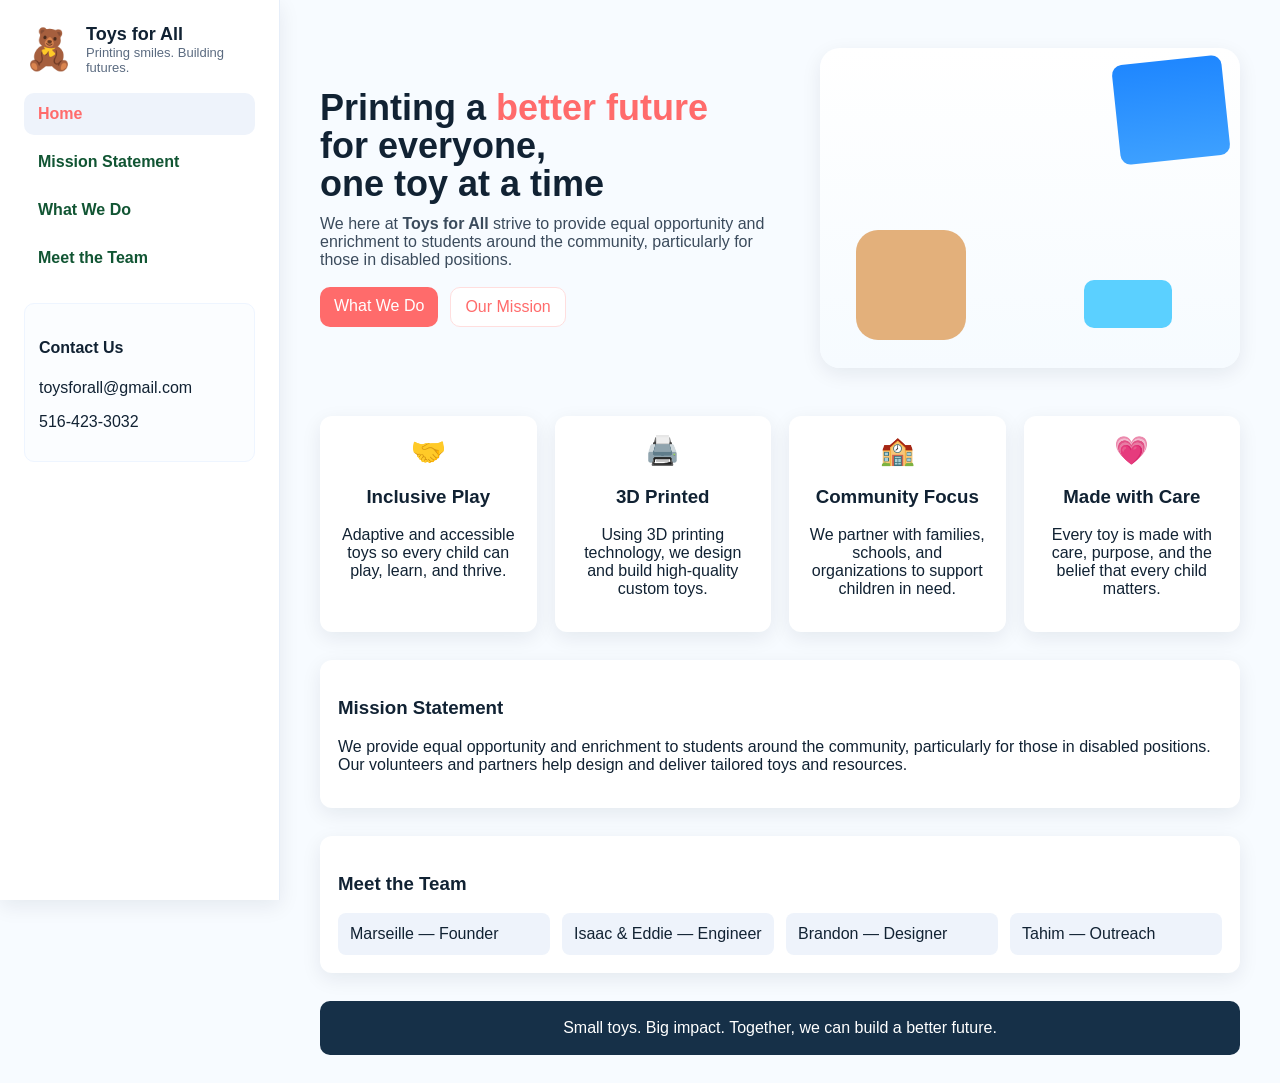
==== Don't Mind Me/index.html @ bd68c89e "Add initial HTML, CSS, and JavaScript files for the Toys for All website" ====
<!doctype html>
<html lang="en">
  <head>
    <meta charset="utf-8" />
    <meta name="viewport" content="width=device-width,initial-scale=1" />
    <title>Toys for All — Prototype</title>
    <link rel="stylesheet" href="style.css" />
  </head>
  <body>
    <div class="app">
      <aside class="sidebar" id="sidebar">
        <div class="brand">
          <div class="logo">🧸</div>
          <div class="brand-text">
            <h1>Toys for All</h1>
            <p>Printing smiles. Building futures.</p>
          </div>
        </div>

        <nav class="nav">
          <a href="index.html" class="nav-link">Home</a>
          <a href="mission.html" class="nav-link">Mission Statement</a>
          <a href="what.html" class="nav-link">What We Do</a>
          <a href="team.html" class="nav-link">Meet the Team</a>
        </nav>

        <div class="contact">
          <h4>Contact Us</h4>
          <p>toysforall@gmail.com</p>
          <p>516-423-3032</p>
        </div>
      </aside>

      <main class="main">
        <button class="menu-btn" id="menuBtn">☰</button>

        <section class="hero" id="home">
          <div class="hero-left">
            <h2>Printing a <span class="accent">better future</span><br/>for everyone,<br/>one toy at a time</h2>
            <p class="lead">We here at <strong>Toys for All</strong> strive to provide equal opportunity and enrichment to students around the community, particularly for those in disabled positions.</p>
            <div class="cta-row">
              <a class="btn" href="#what">What We Do</a>
              <a class="btn ghost" href="#mission">Our Mission</a>
            </div>
          </div>
          <div class="hero-right" aria-hidden="true">
            <div class="toy-scene">
              <div class="toy teddy"></div>
              <div class="toy car"></div>
              <div class="toy ring"></div>
              <div class="printer"></div>
            </div>
          </div>
        </section>

        <section class="features" id="what">
          <div class="feature">
            <div class="icon">🤝</div>
            <h3>Inclusive Play</h3>
            <p>Adaptive and accessible toys so every child can play, learn, and thrive.</p>
          </div>
          <div class="feature">
            <div class="icon">🖨️</div>
            <h3>3D Printed</h3>
            <p>Using 3D printing technology, we design and build high-quality custom toys.</p>
          </div>
          <div class="feature">
            <div class="icon">🏫</div>
            <h3>Community Focus</h3>
            <p>We partner with families, schools, and organizations to support children in need.</p>
          </div>
          <div class="feature">
            <div class="icon">💗</div>
            <h3>Made with Care</h3>
            <p>Every toy is made with care, purpose, and the belief that every child matters.</p>
          </div>
        </section>

        <section class="mission" id="mission">
          <h3>Mission Statement</h3>
          <p>We provide equal opportunity and enrichment to students around the community, particularly for those in disabled positions. Our volunteers and partners help design and deliver tailored toys and resources.</p>
        </section>

        <section class="team" id="team">
          <h3>Meet the Team</h3>
          <div class="team-grid">
            <div class="member">Marseille — Founder</div>
            <div class="member">Isaac & Eddie — Engineer</div>
            <div class="member">Brandon — Designer</div>
            <div class="member">Tahim — Outreach</div>
          </div>
        </section>

        <footer class="footer">
          <div>Small toys. Big impact. Together, we can build a better future.</div>
        </footer>
      </main>
    </div>

    <script src="script.js"></script>
  </body>
</html>
---- Don't Mind Me/style.css ----
:root{
  --accent:#ff6b6b;
  --muted:#eef3fb;
  --bg:#f7fbff;
  --text:#123;
  --sidebar:#ffffff;
  --shadow: 0 6px 20px rgba(18,30,50,0.08);
}
*{box-sizing:border-box}
html,body{height:100%;margin:0;font-family:Inter,Segoe UI,Arial,sans-serif;color:var(--text);background:var(--bg)}
.app{display:flex;min-height:100vh}
.sidebar{width:280px;background:var(--sidebar);padding:24px;border-right:1px solid #e6eef9;box-shadow:var(--shadow);position:fixed;left:0;top:0;bottom:0;overflow:auto;z-index:2000}
.brand{display:flex;gap:12px;align-items:center;margin-bottom:18px}
.logo{font-size:40px}
.brand-text h1{font-size:18px;margin:0}
.brand-text p{margin:0;color:#5b6b80;font-size:13px}
.nav{display:flex;flex-direction:column;gap:6px;margin-top:18px}
.nav-link{display:block;padding:12px 14px;border-radius:10px;color:#153; text-decoration:none;font-weight:600}
.nav-link:hover{background:#f0f6ff}
.nav-link.active{background:var(--muted);color:var(--accent)}
.contact{margin-top:24px;padding:14px;border-radius:10px;background:#fbfdff;border:1px solid #eef5ff}

.main{margin-left:280px;flex:1;padding:28px 40px}
.menu-btn{display:none;position:fixed;left:16px;top:16px;z-index:3000;background:var(--accent);color:#fff;border:none;padding:10px 12px;border-radius:8px;font-size:18px}

.hero{display:grid;grid-template-columns:1fr 420px;gap:36px;align-items:center;padding:20px 0}
.hero-left h2{font-size:36px;margin:0;line-height:1.05}
.accent{color:var(--accent)}
.lead{margin-top:12px;color:#3b4b5c}
.cta-row{margin-top:18px;display:flex;gap:12px}
.btn{background:var(--accent);color:#fff;padding:10px 14px;border-radius:10px;text-decoration:none}
.btn.ghost{background:#fff;color:var(--accent);border:1px solid #ffdede}

.hero-right .toy-scene{background:linear-gradient(180deg,#fff 0,#f6fbff 100%);height:320px;border-radius:20px;display:flex;align-items:center;justify-content:center;position:relative;box-shadow:var(--shadow);z-index:0}
.toy{width:72px;height:72px;border-radius:12px;background:#ffd;position:absolute}
.toy.teddy{width:110px;height:110px;border-radius:22px;background:#e3b07b;left:36px;bottom:28px}
.toy.car{width:88px;height:48px;border-radius:10px;background:#5bd0ff;right:68px;bottom:40px}
.toy.ring{width:64px;height:64px;border-radius:50%;background:#ffdb6b;right:26px;top:46px}
.printer{width:110px;height:100px;border-radius:10px;background:linear-gradient(180deg,#1f87ff,#3da0ff);position:absolute;right:14px;top:12px;transform:rotate(-6deg)}

.features{display:grid;grid-template-columns:repeat(4,1fr);gap:18px;margin-top:28px}
.feature{background:#fff;padding:18px;border-radius:12px;box-shadow:var(--shadow);text-align:center}
.feature .icon{font-size:28px;margin-bottom:8px}

.mission,.team{margin-top:28px;background:#fff;padding:18px;border-radius:12px;box-shadow:var(--shadow)}
.team-grid{display:grid;grid-template-columns:repeat(4,1fr);gap:12px;margin-top:12px}
.member{background:var(--muted);padding:12px;border-radius:8px;text-align:left;cursor:pointer;transition:transform .18s ease,box-shadow .18s ease}
.member:hover{transform:translateY(-4px);box-shadow:0 10px 30px rgba(18,30,50,0.08)}

.member .member-head{display:flex;align-items:center;gap:12px}
.member .member-meta{flex:1}
.member .muted{color:#58687a;font-size:13px}
.member .expand-btn{background:transparent;border:1px solid rgba(0,0,0,0.06);width:36px;height:36px;border-radius:8px;font-size:18px}
.member .details{margin-top:12px;overflow:hidden;max-height:0;transition:max-height .25s ease,padding .18s ease;opacity:0;padding:0 6px}
.member.open .details{max-height:420px;opacity:1;padding:8px 6px}
.member.open{background:#fff}
.member .portrait.small{width:56px;height:56px;border-radius:8px;font-size:22px;display:flex;align-items:center;justify-content:center}

.footer{margin-top:28px;padding:18px;text-align:center;background:#163048;color:#fff;border-radius:10px}

@media (max-width:900px){
  .sidebar{position:fixed;left:-320px;transition:left .25s ease;width:260px}
  .sidebar.open{left:0}
  .main{margin-left:0;padding:16px}
  .menu-btn{display:block}
  .hero{grid-template-columns:1fr;}
  .features{grid-template-columns:repeat(2,1fr)}
  .team-grid{grid-template-columns:repeat(2,1fr)}
}

@media (max-width:520px){
  .features{grid-template-columns:1fr}
  .team-grid{grid-template-columns:1fr}
  .hero-left h2{font-size:28px}
}

/* Page-specific decorations */
.page-hero{background:linear-gradient(90deg,rgba(31,135,255,0.06),rgba(255,107,107,0.03));padding:22px;border-radius:12px;display:flex;gap:18px;align-items:center}
.page-hero .icon{font-size:44px;padding:12px;background:#fff;border-radius:10px;box-shadow:var(--shadow)}
.page-hero .title{font-size:22px;margin:0}
.page-content{margin-top:18px;display:grid;grid-template-columns:1fr 320px;gap:18px}
.card{background:#fff;padding:16px;border-radius:12px;box-shadow:var(--shadow)}
.decor-accent{height:6px;width:80px;background:var(--accent);border-radius:6px;margin-top:8px}

/* Team profile */
.profile{display:flex;gap:16px;align-items:center}
.portrait{width:120px;height:120px;border-radius:12px;background:linear-gradient(135deg,#ffd89b,#ff6b6b);display:flex;align-items:center;justify-content:center;color:#fff;font-size:40px;font-weight:700;box-shadow:var(--shadow)}
.bio-text{flex:1}
.bio-text h4{margin:0 0 6px 0}
.bio-text p{margin:0;color:#3b4b5c}

@media (max-width:900px){
  .page-content{grid-template-columns:1fr}
  .portrait{width:92px;height:92px}
}
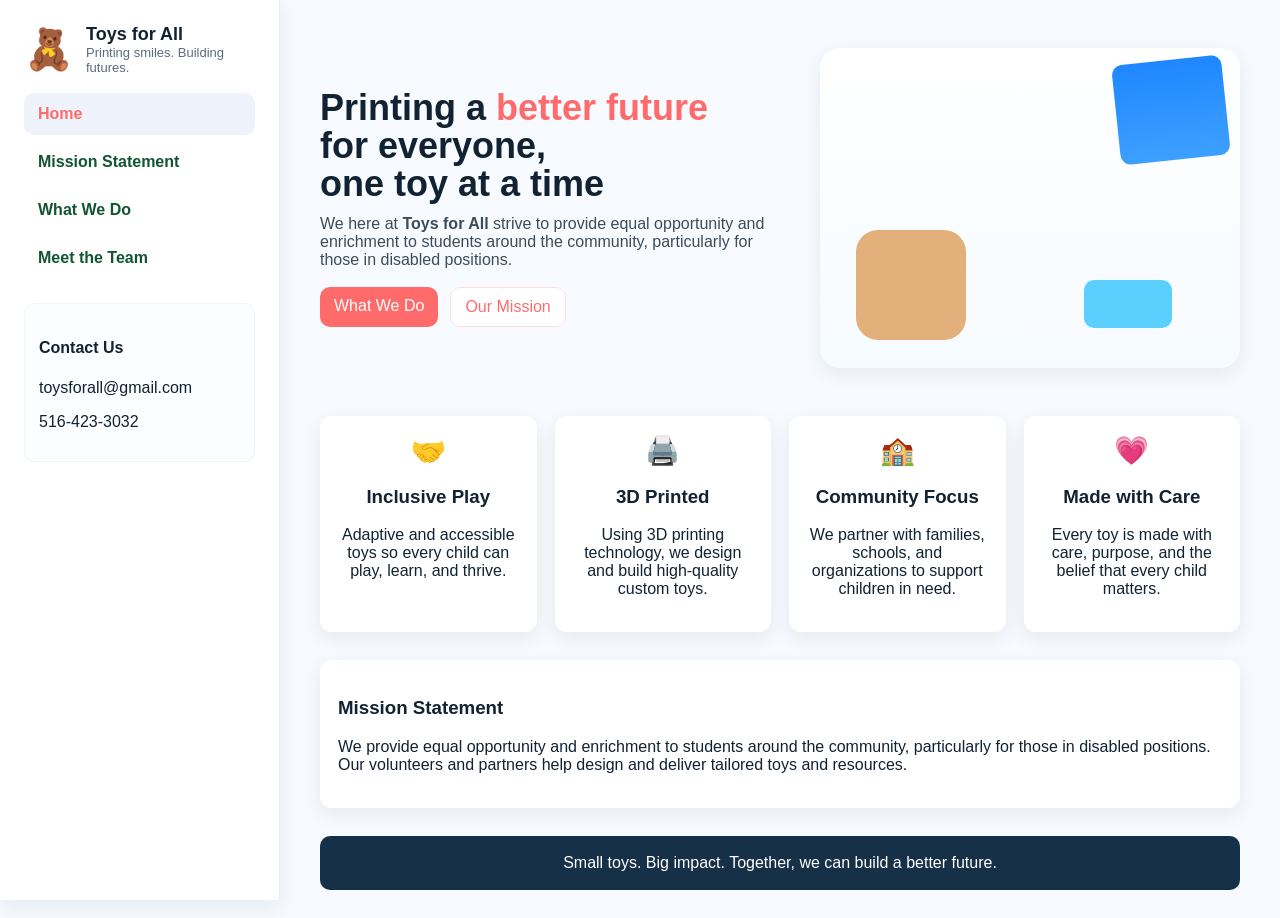
==== commit 72b58294: "remove team section from index.html, update team member details in team.html, and clean up mission.h" ====
--- a/Don't Mind Me/index.html
+++ b/Don't Mind Me/index.html
@@ -81,15 +81,6 @@
           <p>We provide equal opportunity and enrichment to students around the community, particularly for those in disabled positions. Our volunteers and partners help design and deliver tailored toys and resources.</p>
         </section>
 
-        <section class="team" id="team">
-          <h3>Meet the Team</h3>
-          <div class="team-grid">
-            <div class="member">Marseille — Founder</div>
-            <div class="member">Isaac & Eddie — Engineer</div>
-            <div class="member">Brandon — Designer</div>
-            <div class="member">Tahim — Outreach</div>
-          </div>
-        </section>
 
         <footer class="footer">
           <div>Small toys. Big impact. Together, we can build a better future.</div>
--- a/Don't Mind Me/style.css
+++ b/Don't Mind Me/style.css
@@ -43,8 +43,8 @@
 .feature .icon{font-size:28px;margin-bottom:8px}
 
 .mission,.team{margin-top:28px;background:#fff;padding:18px;border-radius:12px;box-shadow:var(--shadow)}
-.team-grid{display:grid;grid-template-columns:repeat(4,1fr);gap:12px;margin-top:12px}
-.member{background:var(--muted);padding:12px;border-radius:8px;text-align:left;cursor:pointer;transition:transform .18s ease,box-shadow .18s ease}
+.team-grid{display:grid;grid-template-columns:repeat(auto-fit,minmax(180px,1fr));gap:12px;margin-top:12px}
+ .member{background:var(--muted);padding:12px;border-radius:8px;text-align:left;cursor:pointer;transition:transform .18s ease,box-shadow .18s ease;display:block;color:inherit;text-decoration:none}
 .member:hover{transform:translateY(-4px);box-shadow:0 10px 30px rgba(18,30,50,0.08)}
 
 .member .member-head{display:flex;align-items:center;gap:12px}
@@ -78,10 +78,7 @@
 .page-hero{background:linear-gradient(90deg,rgba(31,135,255,0.06),rgba(255,107,107,0.03));padding:22px;border-radius:12px;display:flex;gap:18px;align-items:center}
 .page-hero .icon{font-size:44px;padding:12px;background:#fff;border-radius:10px;box-shadow:var(--shadow)}
 .page-hero .title{font-size:22px;margin:0}
-.page-content{margin-top:18px;display:grid;grid-template-columns:1fr 320px;gap:18px}
-.card{background:#fff;padding:16px;border-radius:12px;box-shadow:var(--shadow)}
-.decor-accent{height:6px;width:80px;background:var(--accent);border-radius:6px;margin-top:8px}
-
+ .page-content{margin-top:18px;display:grid;grid-template-columns:minmax(320px,1fr) 280px;gap:18px}
 /* Team profile */
 .profile{display:flex;gap:16px;align-items:center}
 .portrait{width:120px;height:120px;border-radius:12px;background:linear-gradient(135deg,#ffd89b,#ff6b6b);display:flex;align-items:center;justify-content:center;color:#fff;font-size:40px;font-weight:700;box-shadow:var(--shadow)}
